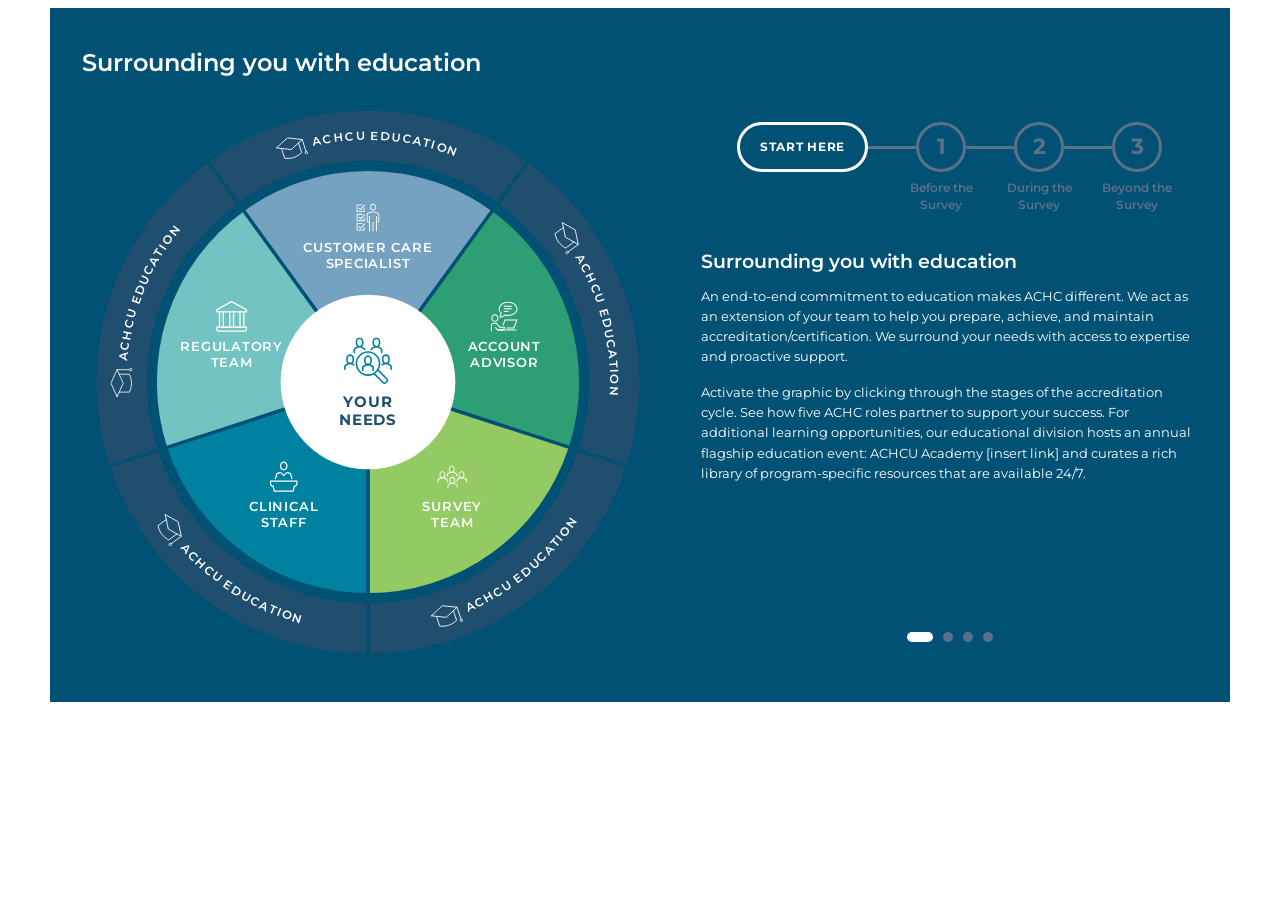
==== index.html @ dfd69a71 "changed bg" ====
<!DOCTYPE html>
<html lang="en">
<head>
<meta charset="utf-8">
<meta name="viewport" content="width=device-width, initial-scale=1, viewport-fit=cover">
<title>Surrounding you with education</title>
<link href="https://fonts.googleapis.com/css2?family=Montserrat:ital,wght@0,400;0,600;0,700;1,400&display=swap" rel="stylesheet">
<link rel="stylesheet" href="style.css">
</head>
<body>
  <main>
    <div class="achc-edu">
    <h2 class="achc-title">Surrounding you with education</h2>
    <div class="grid">
      <svg class="wheel" viewBox="0 0 500 500" role="img" aria-label="Wheel of teams surrounding your needs"></svg>
      <div>
        <div class="steps"></div>
        <!-- EDIT STEPS HERE. data-short = nav label (use | for a line break). The wheel highlights the segments whose label matches a team listed in "Who’s involved?" ("Education Team" lights the outer ring). -->
        <div class="scroller">
              <!-- INTRODUCTION: data-intro = no number button; the whole wheel is highlighted -->
              <section class="panel" data-intro data-short="Start Here">
                <h2>Surrounding you with education</h2>
                <p>An end-to-end commitment to education makes ACHC different. We act as an extension of your team to help you prepare, achieve, and maintain accreditation/certification. We surround your needs with access to expertise and proactive support.</p>
                <p>Activate the graphic by clicking through the stages of the accreditation cycle. See how five ACHC roles partner to support your success. For additional learning opportunities, our educational division hosts an annual flagship education event: ACHCU Academy [insert link] and curates a rich library of program-specific resources that are available 24/7.</p>
              </section>
          <section class="panel" data-short="Before the|Survey">
            <h2>Before the Survey</h2>
            <p>ACHC is committed to helping you achieve accreditation. It starts with access to expertise. Your customer care specialist will point you to resources, including those of ACHCU, our educational division that offers an extensive collection of resources designed for staff education and development, and survey preparation. You also gain access to ongoing clinical regulatory support coordinated by your dedicated account advisor.</p>
            <!-- To use a real image, replace <div class="ph"></div> with <img src="your-image.jpg" alt=""> -->
            <div class="who"><em>Who’s involved?</em><div class="teams">
              <div class="team"><img class="icon" src="customer-care-specialist_1.svg" alt="">Customer Care Specialist</div>
              <div class="team"><img class="icon" src="account-advisor.svg" alt="">Account Advisor</div>
              <div class="team"><img class="icon" src="regulatory-team.svg" alt="">Regulatory Team</div>
              <div class="team"><img class="icon" src="clinical-staff.svg" alt="">Clinical Staff</div>
              <div class="team"><img class="icon" data-crop="Education_new.svg" src="Education_new.svg" alt="">Education Team</div>
            </div></div>
          </section>
          <section class="panel" data-short="During the|Survey">
            <h2>During the Survey</h2>
            <p>Our streamlined survey process is designed to help you gain value from your accreditation—by enhancing your patient care and your business operations. During your formal review, our industry-expert Surveyors will follow a comprehensive process that includes direct observations, interviews, and document review. While assessing compliance, they will answer questions and share insights into improvement opportunities.</p>
            <div class="who"><em>Who’s involved?</em><div class="teams">
              <div class="team"><img class="icon" src="account-advisor.svg" alt="">Account Advisor</div>
              <div class="team"><img class="icon" src="survey-team.svg" alt="">Survey Team</div>
              <div class="team"><img class="icon" src="clinical-staff.svg" alt="">Clinical Staff</div>
            </div></div>
          </section>
          <section class="panel" data-short="Beyond the|Survey">
            <h2>Beyond the Survey</h2>
            <p>ACHC Surveyors will conduct the regular review of your organization, but ACHC shares communication throughout the accreditation cycle to help you maintain excellence and a culture of continuous improvement. Over time, your organization will maximize its potential for excellence supported by the quality improvement framework that ACHC Accreditation provides.</p>
            <div class="who"><em>Who’s involved?</em><div class="teams">
              <div class="team"><img class="icon" src="account-advisor.svg" alt="">Account Advisor</div>
              <div class="team"><img class="icon" src="clinical-staff.svg" alt="">Clinical Team</div>
              <div class="team"><img class="icon" src="regulatory-team.svg" alt="">Regulatory Team</div>
              <div class="team"><img class="icon" data-crop="Education_new.svg" src="Education_new.svg" alt="">Education Team</div>
            </div></div>
          </section>
        </div>
        <div class="dots" aria-label="Section navigator"></div>
      </div>
    </div>
    </div>
    <script>
    (function(){
    /* ICON FILES: embedded below so the widget works on its own.
       To use files from your Media Library instead, replace any "data:..." value with the file URL,
       e.g. "account-advisor.svg":"https://yoursite.com/wp-content/uploads/2026/11/account-advisor.svg"
       (WordPress needs an SVG-upload plugin such as Safe SVG for that). */
    const ASSETS={"YourNeeds.svg":"[data-uri]","Education_new.svg":"[data-uri]","customer-care-specialist_1.svg":"[data-uri]","account-advisor.svg":"[data-uri]","survey-team.svg":"[data-uri]","clinical-staff.svg":"[data-uri]","regulatory-team.svg":"[data-uri]"};
    document.querySelectorAll('.achc-edu:not([data-ready])').forEach(function(root){
    root.setAttribute('data-ready','1');
    const uid='achc'+Math.random().toString(36).slice(2,7);
    /* ---------- EDIT HERE ---------- */
    const SEGMENTS = [ // angle = center of wedge (deg, 0 = right, -90 = top)
      {id:'care',  label:['CUSTOMER CARE','SPECIALIST'], angle:-90, color:'#75a2c0', icon:'customer-care-specialist_1.svg'},
      {id:'acct',  label:['ACCOUNT','ADVISOR'],          angle:-18, color:'#2E9E75', icon:'account-advisor.svg'},
      {id:'survey',label:['SURVEY','TEAM'],              angle:54,  color:'#93ca64', icon:'survey-team.svg'},
      {id:'clin',  label:['CLINICAL','STAFF'],           angle:126, color:'#0081a0', icon:'clinical-staff.svg'},
      {id:'reg',   label:['REGULATORY','TEAM'],          angle:198, color:'#73c3c3', icon:'regulatory-team.svg'}
    ];
    /* ------------------------------- */
    const asset=f=>ASSETS[f]||f; // resolves image file names (see ASSETS above)
    root.querySelectorAll('img[src]').forEach(i=>{i.src=asset(i.getAttribute('src'))});
    const NS='http://www.w3.org/2000/svg', C=250, R_IN=78, R_W=190, R_O1=196, R_O2=244;
    const rad=d=>d*Math.PI/180, pt=(r,a)=>[C+r*Math.cos(rad(a)),C+r*Math.sin(rad(a))];
    const f=n=>n.toFixed(2);
    function wedge(r1,r2,a1,a2){const [x1,y1]=pt(r2,a1),[x2,y2]=pt(r2,a2),[x3,y3]=pt(r1,a2),[x4,y4]=pt(r1,a1);
     return `M${f(x1)} ${f(y1)}A${r2} ${r2} 0 0 1 ${f(x2)} ${f(y2)}L${f(x3)} ${f(y3)}A${r1} ${r1} 0 0 0 ${f(x4)} ${f(y4)}Z`}
    function el(tag,attrs,parent,html){const e=document.createElementNS(NS,tag);for(const k in attrs)e.setAttribute(k,attrs[k]);if(html)e.innerHTML=html;parent.appendChild(e);return e}
    const svg=root.querySelector('.wheel');
    const defs=el('defs',{},svg);
    // Icons whose artwork sits inside a 500x500 artboard: crop to the drawing (x y w h of the artwork)
    const BOX={'YourNeeds.svg':[162.8,170.85,163.2,158.3],'Education_new.svg':[173.5,176.4,153,116.4]};
    function icon(parent,file,x,y,w,h){
      const b=BOX[file], s=el('svg',{x,y,width:w,height:h,viewBox:b.join(' '),preserveAspectRatio:'xMidYMid meet'},parent);
      el('image',{href:asset(file),x:0,y:0,width:500,height:500},s);
      return s;
    }
    const ICON_W=26, ICON_H=19.8, ICON_GAP=6;
    // <img data-crop="file.svg"> in the HTML: swaps in a cropped copy for icons drawn inside a 500x500 artboard
    root.querySelectorAll('img[data-crop]').forEach(i=>{
      const b=BOX[i.dataset.crop], s=document.createElementNS(NS,'svg'), im=document.createElementNS(NS,'image');
      s.setAttribute('class','icon');s.setAttribute('viewBox',b.join(' '));s.setAttribute('role','img');
      im.setAttribute('href',asset(i.dataset.crop));im.setAttribute('width',500);im.setAttribute('height',500);
      s.appendChild(im);i.replaceWith(s);
    });
    const rings={},segs={},ringInfo=[];
    SEGMENTS.forEach(s=>{
      const a1=s.angle-36,a2=s.angle+36;
      // outer education ring
      const rg=el('g',{class:'ringseg'},svg);
      el('path',{d:wedge(R_O1,R_O2,a1,a2),fill:'#1f4e6e',stroke:'#015175','stroke-width':3},rg);
      const bottom=s.angle>0&&s.angle<180, r=bottom?224:216;
      const [sx,sy]=pt(r,bottom?a2-5:a1+5),[ex,ey]=pt(r,bottom?a1+5:a2-5);
      el('path',{id:uid+'-arc-'+s.id,d:`M${f(sx)} ${f(sy)}A${r} ${r} 0 0 ${bottom?0:1} ${f(ex)} ${f(ey)}`,fill:'none'},defs);
      const t=el('text',{class:'ringtxt',style:'text-anchor:start'},rg);
          const tp=el('textPath',{href:'#'+uid+'-arc-'+s.id,startOffset:0},t,'ACHCU EDUCATION');
          const ic=el('g',{},rg); icon(ic,'Education_new.svg',0,0,ICON_W,ICON_H);
          ringInfo.push({bottom,r,a1,a2,t,tp,ic});
      rings[s.id]=rg;
      // inner wedge
      const g=el('g',{class:'seg',tabindex:'-1'},svg);
      el('path',{d:wedge(R_IN-4,R_W,a1,a2),fill:s.color,stroke:'#015175','stroke-width':3},g);
      const [lx,ly]=pt(128,s.angle);
      // simple person icon
      if(s.icon){
        el('image',{href:asset(s.icon),x:lx-15,y:ly-35,width:30,height:32,preserveAspectRatio:'xMidYMax meet'},g);
      }else{
        el('circle',{cx:lx,cy:ly-20,r:5,fill:'none',stroke:'#fff','stroke-width':1.8},g);
        el('path',{d:`M${lx-11} ${ly-2}q0-10 11-10t11 10z`,fill:'none',stroke:'#fff','stroke-width':1.8},g);
      }
      const tt=el('text',{x:lx,y:ly+12},g);
      s.label.forEach((w,i)=>el('tspan',{x:lx,dy:i?14:0},tt,w));
      segs[s.id]=g;
    });
    // Lay out "[icon] EDUCATION" as one group, centred along each arc
    function layoutRings(){
      ringInfo.forEach(o=>{
        const L=o.r*rad(62), T=o.t.getComputedTextLength()||70, W=ICON_W+ICON_GAP+T, s0=(L-W)/2;
        o.tp.setAttribute('startOffset',s0+ICON_W+ICON_GAP);
        const phi=o.bottom? o.a2-5-(s0+ICON_W/2)/o.r*180/Math.PI : o.a1+5+(s0+ICON_W/2)/o.r*180/Math.PI;
        const [px,py]=pt(220,phi), rot=o.bottom?phi-90:phi+90;
        o.ic.setAttribute('transform',`translate(${f(px)} ${f(py)}) rotate(${f(rot)}) translate(${-ICON_W/2} ${-ICON_H/2})`);
      });
    }
    layoutRings();
    if(document.fonts&&document.fonts.ready)document.fonts.ready.then(layoutRings);
    window.addEventListener('resize',layoutRings);
    // center
    el('circle',{cx:C,cy:C,r:R_IN,fill:'#fff'},svg);
    icon(svg,'YourNeeds.svg',C-22,C-40,44,42);
    const ct=el('text',{x:C,y:C+22,'text-anchor':'middle','font-size':13,'font-weight':700,fill:'#1f4e6e','letter-spacing':'.06em'},svg);
    el('tspan',{x:C},ct,'YOUR');el('tspan',{x:C,dy:16},ct,'NEEDS');
    // steps + panels
    const stepsEl=root.querySelector('.steps'), sc=root.querySelector('.scroller');
    // Steps are read from the <section class="panel"> elements in the HTML
    // Each team name in "Who’s involved?" is matched to the wheel segment with the same label.
    // "Education Team" lights the outer Education ring.
    const norm=t=>t.toLowerCase().replace(/[^a-z]/g,'');
    const TEAM_TO_SEG={clinicalteam:'clin'}; // extra aliases go here
    SEGMENTS.forEach(s=>TEAM_TO_SEG[norm(s.label.join(''))]=s.id);
    const STEPS=[...sc.querySelectorAll('.panel')].map(p=>{
      const teams=[...p.querySelectorAll('.team')].map(t=>norm(t.textContent));
      const intro=p.hasAttribute('data-intro'); // intro panel: everything highlighted, no 1-2-3 button
      return {
        el:p, intro, title:p.querySelector('h2').textContent,
        short:(p.dataset.short||'').split('|'),
        active:intro?SEGMENTS.map(s=>s.id):teams.map(n=>TEAM_TO_SEG[n]).filter(Boolean),
        education:intro||teams.includes('educationteam')
      };
    });
    const NUM=STEPS.filter(s=>!s.intro).length; let num=0;
    const btns=STEPS.map((s,i)=>{
      const p=s.el, h=p.querySelector('h2');
      const head=document.createElement('div');head.className='head';
      let b=null;
      if(s.intro){ // "Start Here" button, placed before step 1
        b=document.createElement('button');b.className='step start';b.type='button';
        b.setAttribute('aria-label',s.short.join(' '));
        b.innerHTML=`<span class="pill">${s.short.join(' ')}</span>`;
        b.onclick=()=>goTo(i);
        stepsEl.appendChild(b);
        const c=document.createElement('span');c.className='conn';stepsEl.appendChild(c);
      }
      if(!s.intro){
        num++;
        b=document.createElement('button');b.className='step';b.type='button';
        b.setAttribute('aria-label',`Step ${num}: ${s.title}`);
        b.innerHTML=`<span class="dot">${num}</span><span>${s.short.join('<br>')}</span>`;
        b.onclick=()=>goTo(i);
        stepsEl.appendChild(b);
        if(num<NUM){const c=document.createElement('span');c.className='conn';stepsEl.appendChild(c)}
        head.innerHTML=`<span class="badge">${num}</span>`;
      }
      h.replaceWith(head);head.appendChild(h);
      return b;
    });
    const dots=STEPS.map((s,i)=>{
      const d=document.createElement('button');d.type='button';
      d.setAttribute('aria-label',`Go to ${s.title}`);
      d.onclick=()=>goTo(i);
      root.querySelector('.dots').appendChild(d);
      return d;
    });
    let cur=-1;
    function setStep(i){
      if(i===cur)return;cur=i;
      dots.forEach((d,j)=>d.classList.toggle('on',j===i));
      btns.forEach((b,j)=>{if(!b)return;b.classList.toggle('on',j===i);b.setAttribute('aria-current',j===i?'step':'false')});
      const s=STEPS[i];
      SEGMENTS.forEach(g=>{
        segs[g.id].classList.toggle('dim',!s.active.includes(g.id));
        rings[g.id].classList.toggle('dim',!s.education);
      });
    }
    // Slower, eased scroll between sections (browsers don't let CSS set the duration)
    const DURATION=1200; // ms: raise for slower, lower for faster
    let anim=0;
    function goTo(i){
      const from=sc.scrollLeft, to=i*sc.clientWidth, id=++anim;
      if(matchMedia('(prefers-reduced-motion:reduce)').matches){sc.scrollLeft=to;return}
      sc.style.scrollSnapType='none';sc.style.scrollBehavior='auto';
      const t0=performance.now();
      (function step(t){
        if(id!==anim)return;
        const k=Math.min(1,(t-t0)/DURATION), e=k<.5?4*k*k*k:1-Math.pow(-2*k+2,3)/2;
        sc.scrollLeft=from+(to-from)*e;
        if(k<1)requestAnimationFrame(step);else{sc.style.scrollSnapType='';sc.style.scrollBehavior=''}
      })(t0);
    }
    // Fade each panel out as it scrolls away and in as it arrives
    const SLIDE=0.2; // how much the content visibly slides: 1 = full slide, 0 = pure fade
    function fade(){
      const w=sc.clientWidth||1, x=sc.scrollLeft;
      STEPS.forEach((s,i)=>{
        const o=x-i*w, d=Math.min(1,Math.abs(o)/w);
        s.el.style.opacity=Math.max(0,1-d*2);              // fully fades out before the next fades in
        s.el.style.transform=`translateX(${o*(1-SLIDE)}px)`; // cancels most of the slide
        s.el.style.pointerEvents=d>.5?'none':'';
      });
    }
    sc.addEventListener('scroll',()=>{fade();setStep(Math.round(sc.scrollLeft/sc.clientWidth))},{passive:true});
    window.addEventListener('resize',()=>{ // keep the current section aligned when the width changes (rotate / resize)
      sc.style.scrollBehavior='auto';sc.scrollLeft=Math.max(cur,0)*sc.clientWidth;sc.style.scrollBehavior='';fade();
    });
    fade();
    let lock=false;
    const WHEEL_AREA=root.querySelector('.grid'); // wheel + content. Use root instead to include the title and padding too
    WHEEL_AREA.addEventListener('wheel',e=>{
      const d=Math.abs(e.deltaY)>=Math.abs(e.deltaX)?e.deltaY:e.deltaX;
      if(Math.abs(d)<4)return;
      const next=cur+(d>0?1:-1);
      if(next<0||next>=STEPS.length)return; // at the first/last step, let the page scroll normally
      e.preventDefault();
      if(lock)return;
      lock=true;
      goTo(next);
      setTimeout(()=>{lock=false},1200);
    },{passive:false});
    setStep(0);
    });
    })();
    </script>
---- style.css ----
.achc-edu{font-size:16px;line-height:1.4;text-align:left;position:relative}
.achc-edu h2,.achc-edu p{padding:0;text-transform:none;letter-spacing:normal;font-family:inherit;color:inherit;line-height:1.25}
.achc-edu .panel p{line-height:1.55}
.achc-edu img{max-width:none;border:0;box-shadow:none}
.achc-edu svg.wheel{max-width:560px}
.achc-edu{color-scheme:dark;--bg:#015175;--ring:#1f4e6e;--ink:#fff;--mute:#5c7088;--line:#4a617c;
box-sizing:border-box;}
.achc-edu,.achc-edu *{box-sizing:border-box}
.achc-edu{background:var(--bg);color:var(--ink);font-family:Montserrat,system-ui,sans-serif}
.achc-edu{max-width:1180px;margin:0 auto;padding:40px 32px}
.achc-edu .achc-title{font-size:24px;font-weight:600;margin:0 0 24px}
.achc-edu .grid{display:grid;grid-template-columns:minmax(0,1.15fr) minmax(0,1fr);gap:48px;align-items:center}
.achc-edu svg.wheel{width:100%;height:auto;display:block}
.achc-edu .seg,.achc-edu .ringseg{transition:opacity 1s ease}
.achc-edu .dim{opacity:.22}
.achc-edu .seg text,.achc-edu .ringtxt{fill:#fff;font-weight:600;font-size:11.5px;letter-spacing:.06em;text-anchor:middle}
.achc-edu .ringtxt{font-size:10.5px;letter-spacing:.12em}
.achc-edu .lbl-dark{fill:#fff}
.achc-edu .steps{display:flex;align-items:flex-start;justify-content:center;gap:0;margin-bottom:36px}
.achc-edu .step{all:unset;cursor:pointer;display:flex;flex-direction:column;align-items:center;width:50px;white-space:nowrap;text-align:center;font-size:12px;font-weight:600;color:var(--mute);gap:8px;transition:color .3s}
.achc-edu .step .dot{width:50px;height:50px;border-radius:50%;border:3px solid var(--mute);display:grid;place-items:center;font-size:22px;font-weight:700;transition:all .3s}
.achc-edu .step.on{color:#fff}
.achc-edu .step.on .dot{border-color:#fff;background:var(--bg)}
.achc-edu .step:hover .dot{border-color:#cfe0f0}
.achc-edu .step:focus-visible .dot{outline:3px solid #a9d18e;outline-offset:3px}
.achc-edu .conn{flex:none;width:48px;height:3px;background:var(--mute);margin-top:24px}
.achc-edu .step.start{width:auto}
.achc-edu .step .pill{height:50px;padding:0 20px;border-radius:25px;border:3px solid var(--mute);display:flex;align-items:center;font-size:12px;font-weight:700;letter-spacing:.06em;text-transform:uppercase;white-space:nowrap;transition:all .3s}
.achc-edu .step.start.on .pill{border-color:#fff;background:var(--bg)}
.achc-edu .step.start:hover .pill{border-color:#cfe0f0}
.achc-edu .step.start:focus-visible .pill{outline:3px solid #a9d18e;outline-offset:3px}
.achc-edu .scroller{display:flex;padding-bottom:10px;overflow-x:auto;overflow-y:hidden;scroll-snap-type:x mandatory;scroll-behavior:smooth;scrollbar-width:none}
.achc-edu .scroller::-webkit-scrollbar{display:none}
.achc-edu .panel{flex:0 0 100%;min-width:0;scroll-snap-align:start;display:flex;flex-direction:column;justify-content:flex-start}
.achc-edu .head{display:flex;gap:18px;align-items:center;margin-bottom:12px}
.achc-edu .badge{flex:none;width:52px;height:52px;border-radius:50%;border:3px solid #fff;display:grid;place-items:center;font-size:22px;font-weight:700}
.achc-edu .head h2{margin:0;font-size:19px;font-weight:600}
.achc-edu .panel p{margin:0 0 16px;font-size:13px;line-height:1.55;max-width:60ch}
.achc-edu .who{border-top:1px solid var(--line);padding-top:14px}
.achc-edu .who em{display:block;text-align:center;font-size:14px;margin-bottom:14px}
.achc-edu .teams{display:flex;flex-wrap:wrap;justify-content:center;gap:16px 10px}
.achc-edu .team{flex:1 1 84px;max-width:120px;min-width:0;text-align:center;font-size:10.5px;line-height:1.35;font-weight:600;letter-spacing:.04em;text-transform:uppercase;overflow-wrap:break-word}
.achc-edu .ph,.achc-edu .team img{display:block;width:44px;height:44px;margin:0 auto 10px;object-fit:cover}
.achc-edu .ph{border:2px dashed #fff;background:url("data:image/svg+xml,%3Csvg xmlns='http://www.w3.org/2000/svg' viewBox='0 0 24 24' fill='none' stroke='white' stroke-width='1.6' stroke-linejoin='round'%3E%3Crect x='3' y='4' width='18' height='16' rx='2'/%3E%3Ccircle cx='9' cy='10' r='1.6'/%3E%3Cpath d='M3 17l5-5 4 4 3-3 6 6'/%3E%3C/svg%3E") center/22px no-repeat}
.achc-edu .team img.icon{width:56px;height:52px;object-fit:contain}
.achc-edu .team svg.icon{display:block;width:56px;height:52px;margin:0 auto 10px}
.achc-edu .dots{display:flex;justify-content:center;align-items:center;gap:10px;margin-top:18px}
.achc-edu .dots button{all:unset;cursor:pointer;width:10px;height:10px;border-radius:5px;background:var(--mute);transition:width .3s,background .3s}
.achc-edu .dots button:hover{background:#cfe0f0}
.achc-edu .dots button.on{width:26px;background:#fff}
.achc-edu .dots button:focus-visible{outline:2px solid #a9d18e;outline-offset:3px}
.achc-edu svg.wheel{max-width:560px;margin:0 auto}
.achc-edu .scroller{overscroll-behavior-x:contain}
.achc-edu .dots button{position:relative}
.achc-edu .dots button::after{content:'';position:absolute;inset:-12px -6px}
@media (max-width:860px){.achc-edu .grid{grid-template-columns:1fr;gap:28px}
.achc-edu{padding:28px max(18px,env(safe-area-inset-right)) 28px max(18px,env(safe-area-inset-left))}
.achc-edu svg.wheel{max-width:420px}
}
@media (max-width:560px){.achc-edu .achc-title{font-size:20px;margin-bottom:16px}
.achc-edu svg.wheel{max-width:360px}
.achc-edu .seg text{font-size:14px}
.achc-edu .ringtxt{font-size:12px}
.achc-edu .steps{margin-bottom:24px}
.achc-edu .head h2{font-size:18px}
.achc-edu .panel p{font-size:14px}
.achc-edu .team{font-size:10px}
}
@media (max-width:400px){.achc-edu .conn{width:18px;margin-top:20px}
.achc-edu .panel p{font-size:13.5px}
.achc-edu .step{width:42px}
.achc-edu .step .dot{width:42px;height:42px;font-size:19px}
.achc-edu .step.start{width:auto}
.achc-edu .step .pill{height:42px;padding:0 13px;font-size:10.5px}
}
@media (prefers-reduced-motion:reduce){.achc-edu .scroller{scroll-behavior:auto}
.achc-edu .seg,.achc-edu .ringseg{transition:none}
}
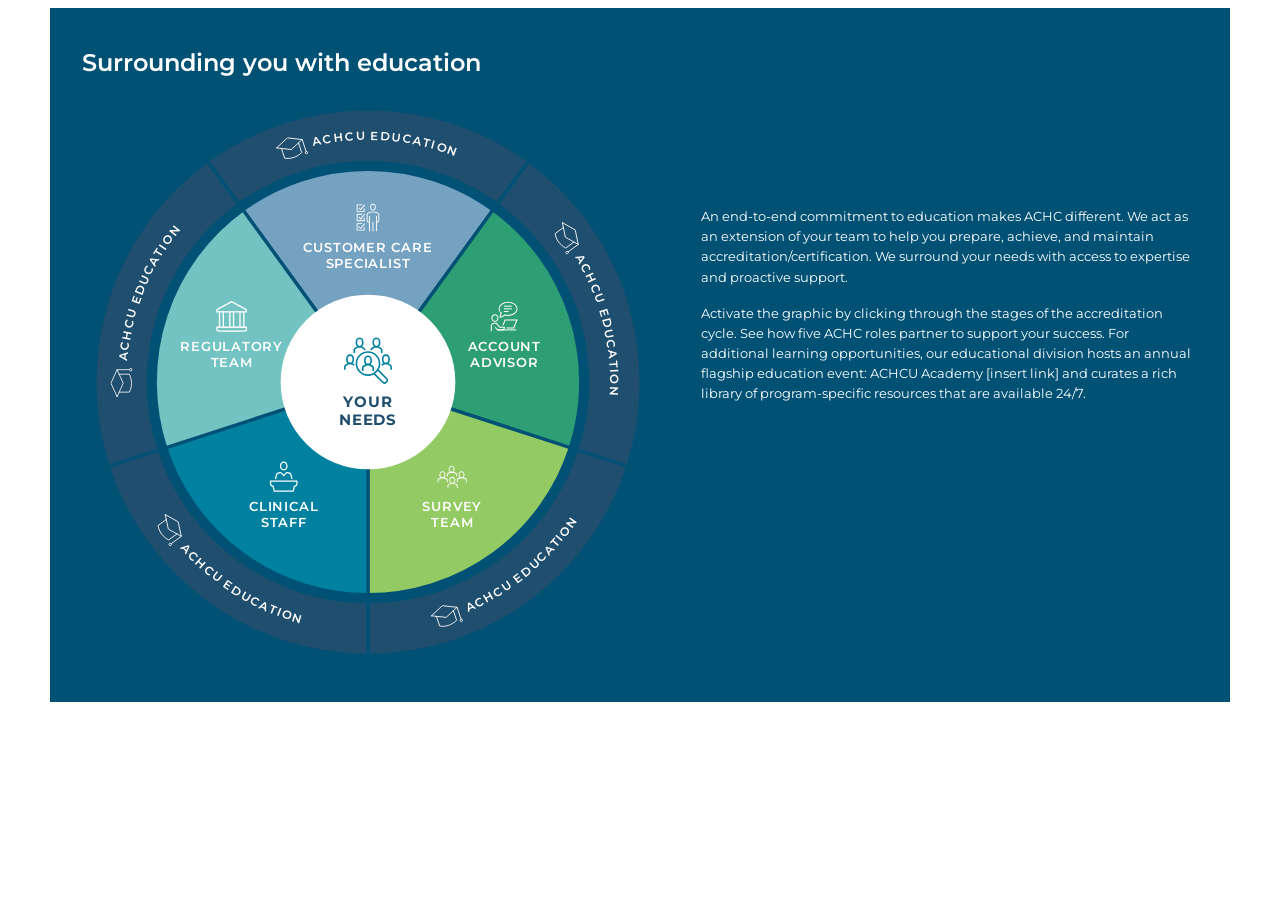
==== commit f4c3b8d6: "removed headline" ====
--- a/index.html
+++ b/index.html
@@ -19,7 +19,6 @@
         <div class="scroller">
               <!-- INTRODUCTION: data-intro = no number button; the whole wheel is highlighted -->
               <section class="panel" data-intro data-short="Start Here">
-                <h2>Surrounding you with education</h2>
                 <p>An end-to-end commitment to education makes ACHC different. We act as an extension of your team to help you prepare, achieve, and maintain accreditation/certification. We surround your needs with access to expertise and proactive support.</p>
                 <p>Activate the graphic by clicking through the stages of the accreditation cycle. See how five ACHC roles partner to support your success. For additional learning opportunities, our educational division hosts an annual flagship education event: ACHCU Academy [insert link] and curates a rich library of program-specific resources that are available 24/7.</p>
               </section>
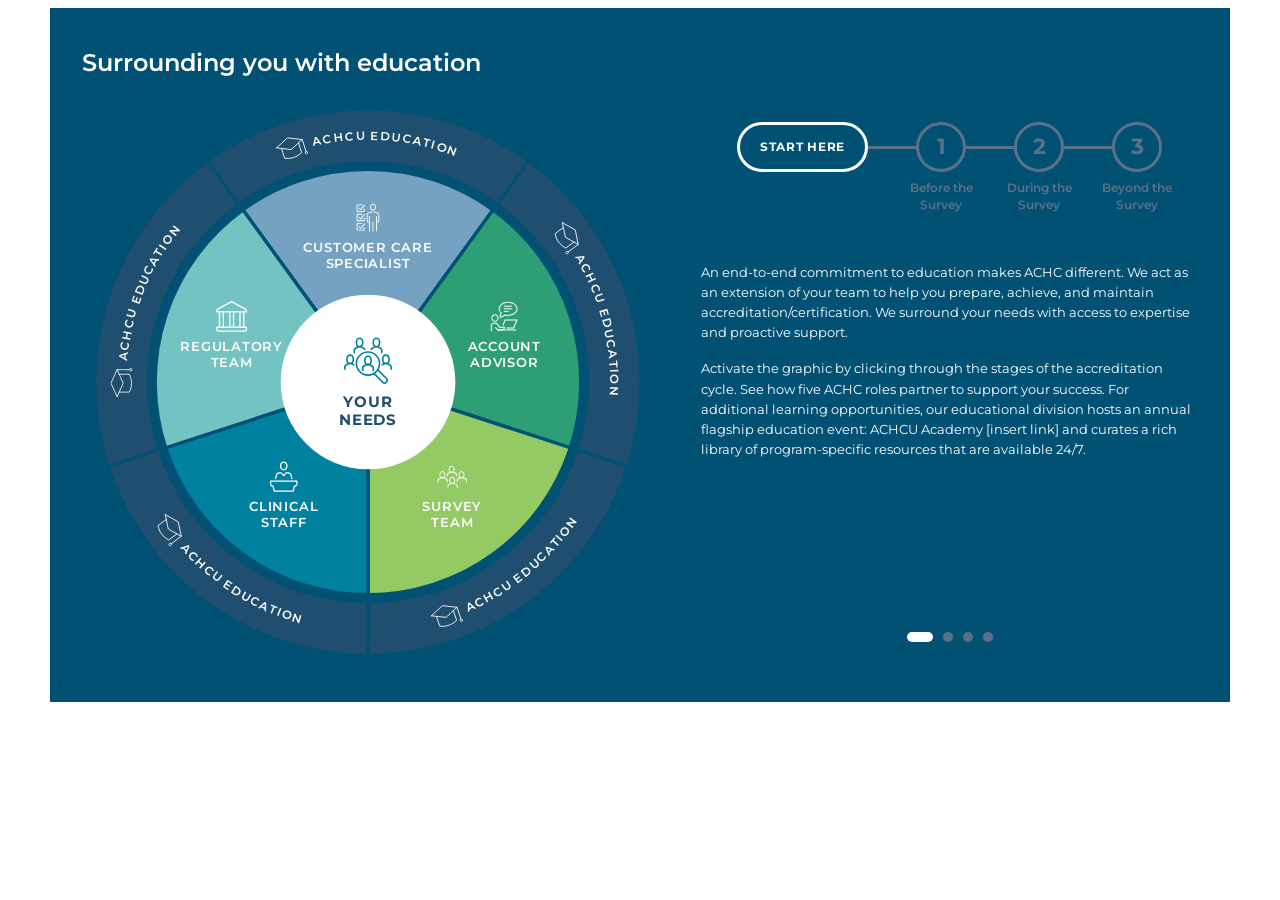
==== commit 17a8c244: "removed headline" ====
--- a/index.html
+++ b/index.html
@@ -19,6 +19,7 @@
         <div class="scroller">
               <!-- INTRODUCTION: data-intro = no number button; the whole wheel is highlighted -->
               <section class="panel" data-intro data-short="Start Here">
+                <h2></h2>
                 <p>An end-to-end commitment to education makes ACHC different. We act as an extension of your team to help you prepare, achieve, and maintain accreditation/certification. We surround your needs with access to expertise and proactive support.</p>
                 <p>Activate the graphic by clicking through the stages of the accreditation cycle. See how five ACHC roles partner to support your success. For additional learning opportunities, our educational division hosts an annual flagship education event: ACHCU Academy [insert link] and curates a rich library of program-specific resources that are available 24/7.</p>
               </section>
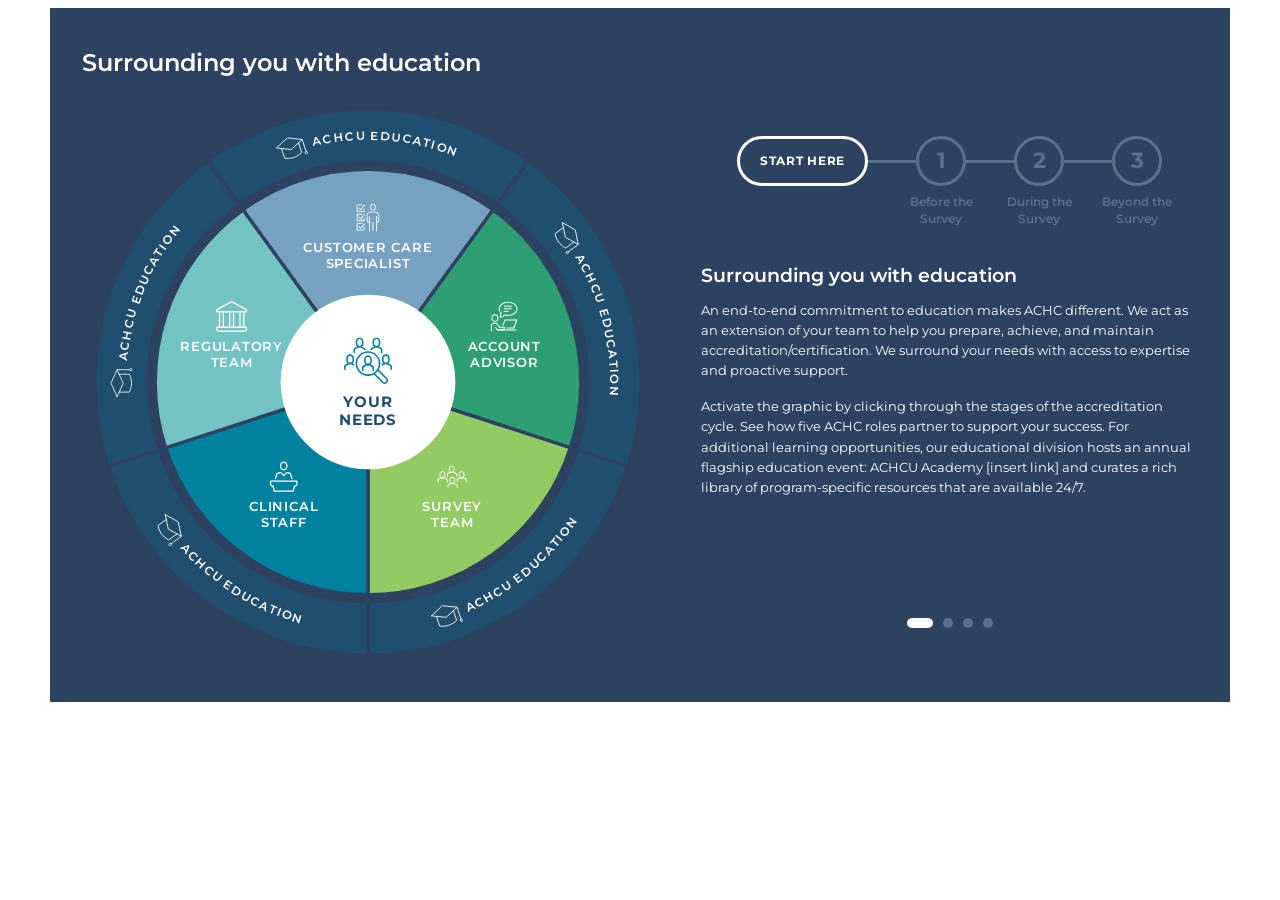
==== commit 969723cf: "removed badges" ====
--- a/index.html
+++ b/index.html
@@ -19,7 +19,7 @@
         <div class="scroller">
               <!-- INTRODUCTION: data-intro = no number button; the whole wheel is highlighted -->
               <section class="panel" data-intro data-short="Start Here">
-                <h2></h2>
+                <h2>Surrounding you with education</h2>
                 <p>An end-to-end commitment to education makes ACHC different. We act as an extension of your team to help you prepare, achieve, and maintain accreditation/certification. We surround your needs with access to expertise and proactive support.</p>
                 <p>Activate the graphic by clicking through the stages of the accreditation cycle. See how five ACHC roles partner to support your success. For additional learning opportunities, our educational division hosts an annual flagship education event: ACHCU Academy [insert link] and curates a rich library of program-specific resources that are available 24/7.</p>
               </section>
@@ -108,7 +108,7 @@
       const a1=s.angle-36,a2=s.angle+36;
       // outer education ring
       const rg=el('g',{class:'ringseg'},svg);
-      el('path',{d:wedge(R_O1,R_O2,a1,a2),fill:'#1f4e6e',stroke:'#015175','stroke-width':3},rg);
+      el('path',{d:wedge(R_O1,R_O2,a1,a2),fill:'#1f4e6e',stroke:'#2c4260','stroke-width':3},rg);
       const bottom=s.angle>0&&s.angle<180, r=bottom?224:216;
       const [sx,sy]=pt(r,bottom?a2-5:a1+5),[ex,ey]=pt(r,bottom?a1+5:a2-5);
       el('path',{id:uid+'-arc-'+s.id,d:`M${f(sx)} ${f(sy)}A${r} ${r} 0 0 ${bottom?0:1} ${f(ex)} ${f(ey)}`,fill:'none'},defs);
@@ -119,7 +119,7 @@
       rings[s.id]=rg;
       // inner wedge
       const g=el('g',{class:'seg',tabindex:'-1'},svg);
-      el('path',{d:wedge(R_IN-4,R_W,a1,a2),fill:s.color,stroke:'#015175','stroke-width':3},g);
+      el('path',{d:wedge(R_IN-4,R_W,a1,a2),fill:s.color,stroke:'#2c4260','stroke-width':3},g);
       const [lx,ly]=pt(128,s.angle);
       // simple person icon
       if(s.icon){
@@ -189,7 +189,7 @@
         b.onclick=()=>goTo(i);
         stepsEl.appendChild(b);
         if(num<NUM){const c=document.createElement('span');c.className='conn';stepsEl.appendChild(c)}
-        head.innerHTML=`<span class="badge">${num}</span>`;
+        
       }
       h.replaceWith(head);head.appendChild(h);
       return b;
--- a/style.css
+++ b/style.css
@@ -1,9 +1,10 @@
+@import url('https://fonts.googleapis.com/css2?family=Montserrat:ital,wght@0,400;0,600;0,700;1,400&display=swap');
 .achc-edu{font-size:16px;line-height:1.4;text-align:left;position:relative}
 .achc-edu h2,.achc-edu p{padding:0;text-transform:none;letter-spacing:normal;font-family:inherit;color:inherit;line-height:1.25}
 .achc-edu .panel p{line-height:1.55}
 .achc-edu img{max-width:none;border:0;box-shadow:none}
 .achc-edu svg.wheel{max-width:560px}
-.achc-edu{color-scheme:dark;--bg:#015175;--ring:#1f4e6e;--ink:#fff;--mute:#5c7088;--line:#4a617c;
+.achc-edu{color-scheme:dark;--bg:#2c4260;--ring:#1f4e6e;--ink:#fff;--mute:#5c7088;--line:#4a617c;
 box-sizing:border-box;}
 .achc-edu,.achc-edu *{box-sizing:border-box}
 .achc-edu{background:var(--bg);color:var(--ink);font-family:Montserrat,system-ui,sans-serif}
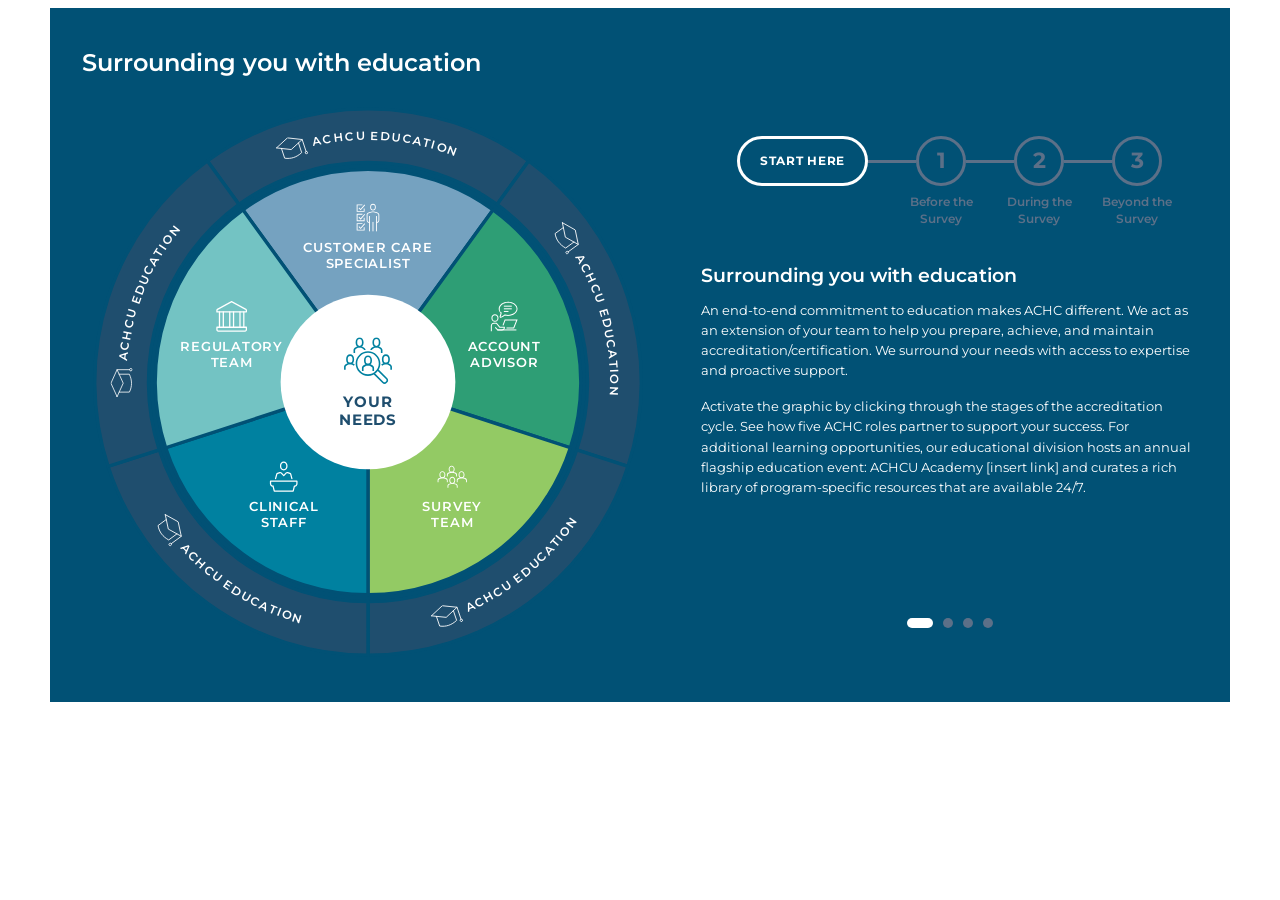
==== commit 0047b6d8: "changed bg" ====
--- a/index.html
+++ b/index.html
@@ -108,7 +108,7 @@
       const a1=s.angle-36,a2=s.angle+36;
       // outer education ring
       const rg=el('g',{class:'ringseg'},svg);
-      el('path',{d:wedge(R_O1,R_O2,a1,a2),fill:'#1f4e6e',stroke:'#2c4260','stroke-width':3},rg);
+      el('path',{d:wedge(R_O1,R_O2,a1,a2),fill:'#1f4e6e',stroke:'#015175','stroke-width':3},rg);
       const bottom=s.angle>0&&s.angle<180, r=bottom?224:216;
       const [sx,sy]=pt(r,bottom?a2-5:a1+5),[ex,ey]=pt(r,bottom?a1+5:a2-5);
       el('path',{id:uid+'-arc-'+s.id,d:`M${f(sx)} ${f(sy)}A${r} ${r} 0 0 ${bottom?0:1} ${f(ex)} ${f(ey)}`,fill:'none'},defs);
@@ -119,7 +119,7 @@
       rings[s.id]=rg;
       // inner wedge
       const g=el('g',{class:'seg',tabindex:'-1'},svg);
-      el('path',{d:wedge(R_IN-4,R_W,a1,a2),fill:s.color,stroke:'#2c4260','stroke-width':3},g);
+      el('path',{d:wedge(R_IN-4,R_W,a1,a2),fill:s.color,stroke:'#015175','stroke-width':3},g);
       const [lx,ly]=pt(128,s.angle);
       // simple person icon
       if(s.icon){
--- a/style.css
+++ b/style.css
@@ -4,7 +4,7 @@
 .achc-edu .panel p{line-height:1.55}
 .achc-edu img{max-width:none;border:0;box-shadow:none}
 .achc-edu svg.wheel{max-width:560px}
-.achc-edu{color-scheme:dark;--bg:#2c4260;--ring:#1f4e6e;--ink:#fff;--mute:#5c7088;--line:#4a617c;
+.achc-edu{color-scheme:dark;--bg:#015175;--ring:#1f4e6e;--ink:#fff;--mute:#5c7088;--line:#4a617c;
 box-sizing:border-box;}
 .achc-edu,.achc-edu *{box-sizing:border-box}
 .achc-edu{background:var(--bg);color:var(--ink);font-family:Montserrat,system-ui,sans-serif}
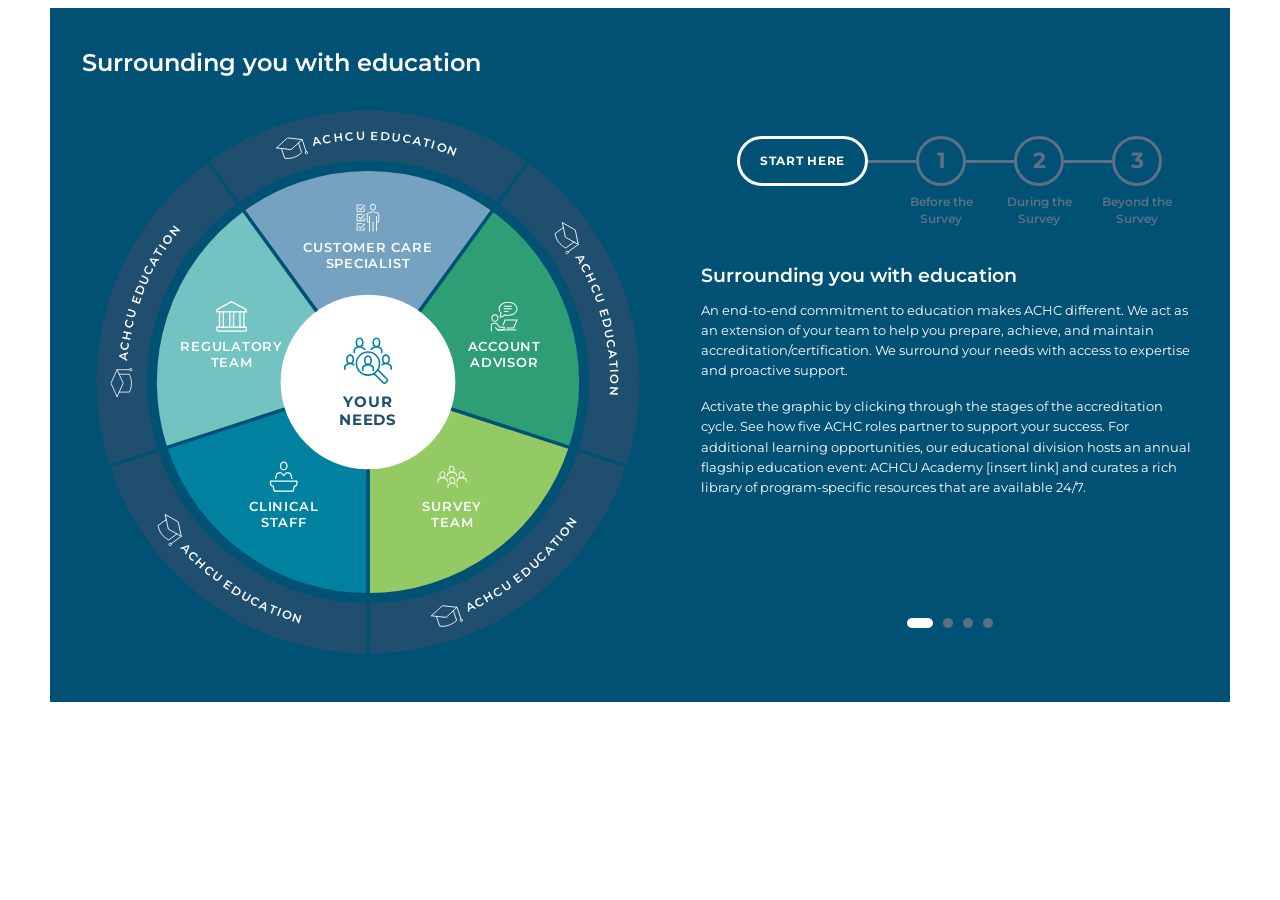
==== commit 6d62e63f: "fixed mouse scroll" ====
--- a/index.html
+++ b/index.html
@@ -246,11 +246,12 @@
     let lock=false;
     const WHEEL_AREA=root.querySelector('.grid'); // wheel + content. Use root instead to include the title and padding too
     WHEEL_AREA.addEventListener('wheel',e=>{
+      if(e.ctrlKey)return; // let pinch / ctrl+wheel zoom work
+      e.preventDefault(); // never scroll the page while the pointer is over the widget
       const d=Math.abs(e.deltaY)>=Math.abs(e.deltaX)?e.deltaY:e.deltaX;
       if(Math.abs(d)<4)return;
       const next=cur+(d>0?1:-1);
-      if(next<0||next>=STEPS.length)return; // at the first/last step, let the page scroll normally
-      e.preventDefault();
+      if(next<0||next>=STEPS.length)return; // first/last section: nothing to move to, but the page still stays put
       if(lock)return;
       lock=true;
       goTo(next);
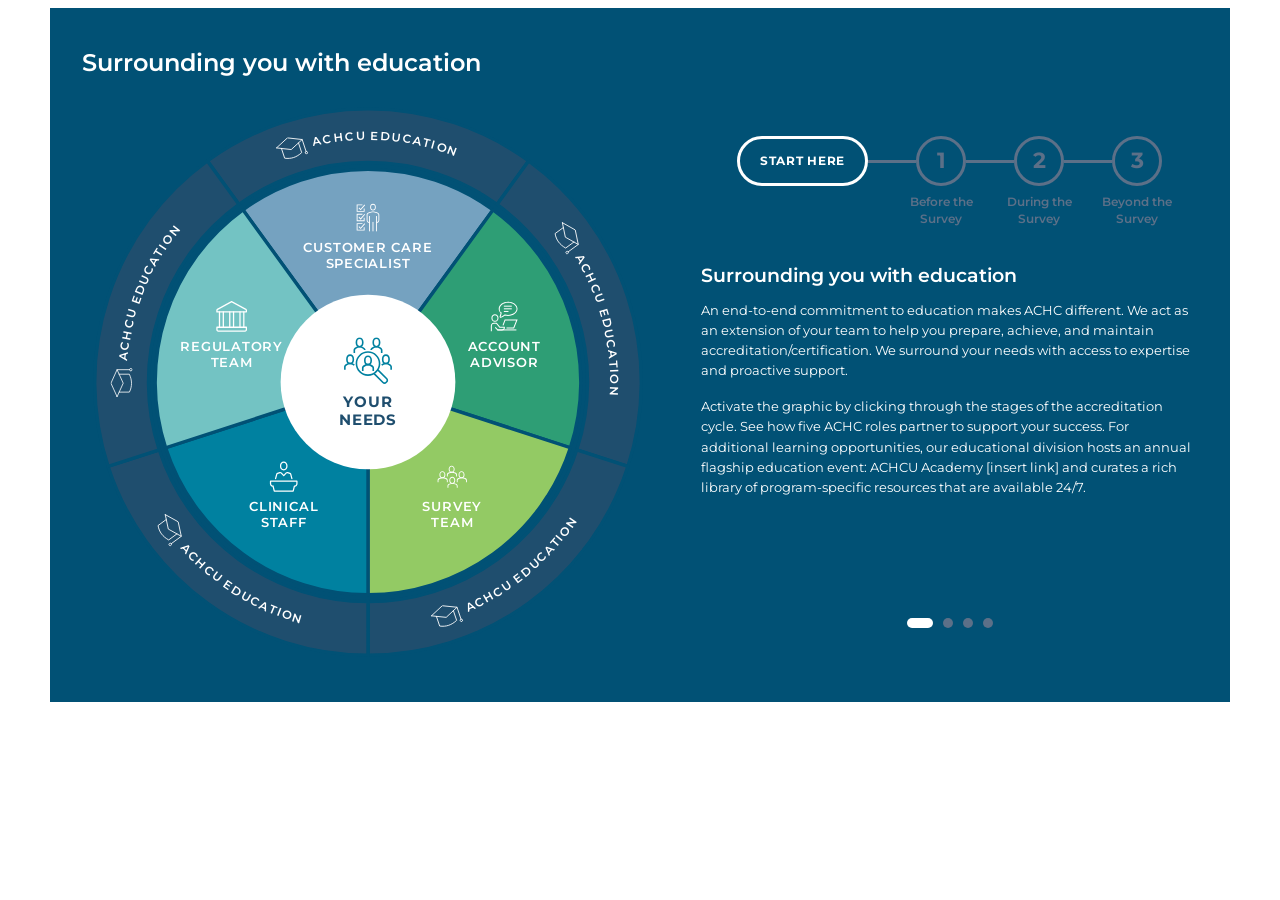
==== commit f174f697: "changed scroll back to initial" ====
--- a/index.html
+++ b/index.html
@@ -244,7 +244,7 @@
     });
     fade();
     let lock=false;
-    const WHEEL_AREA=root.querySelector('.grid'); // wheel + content. Use root instead to include the title and padding too
+    const WHEEL_AREA=sc; // content section only. To include the wheel graphic too, use the .grid element instead
     WHEEL_AREA.addEventListener('wheel',e=>{
       if(e.ctrlKey)return; // let pinch / ctrl+wheel zoom work
       e.preventDefault(); // never scroll the page while the pointer is over the widget
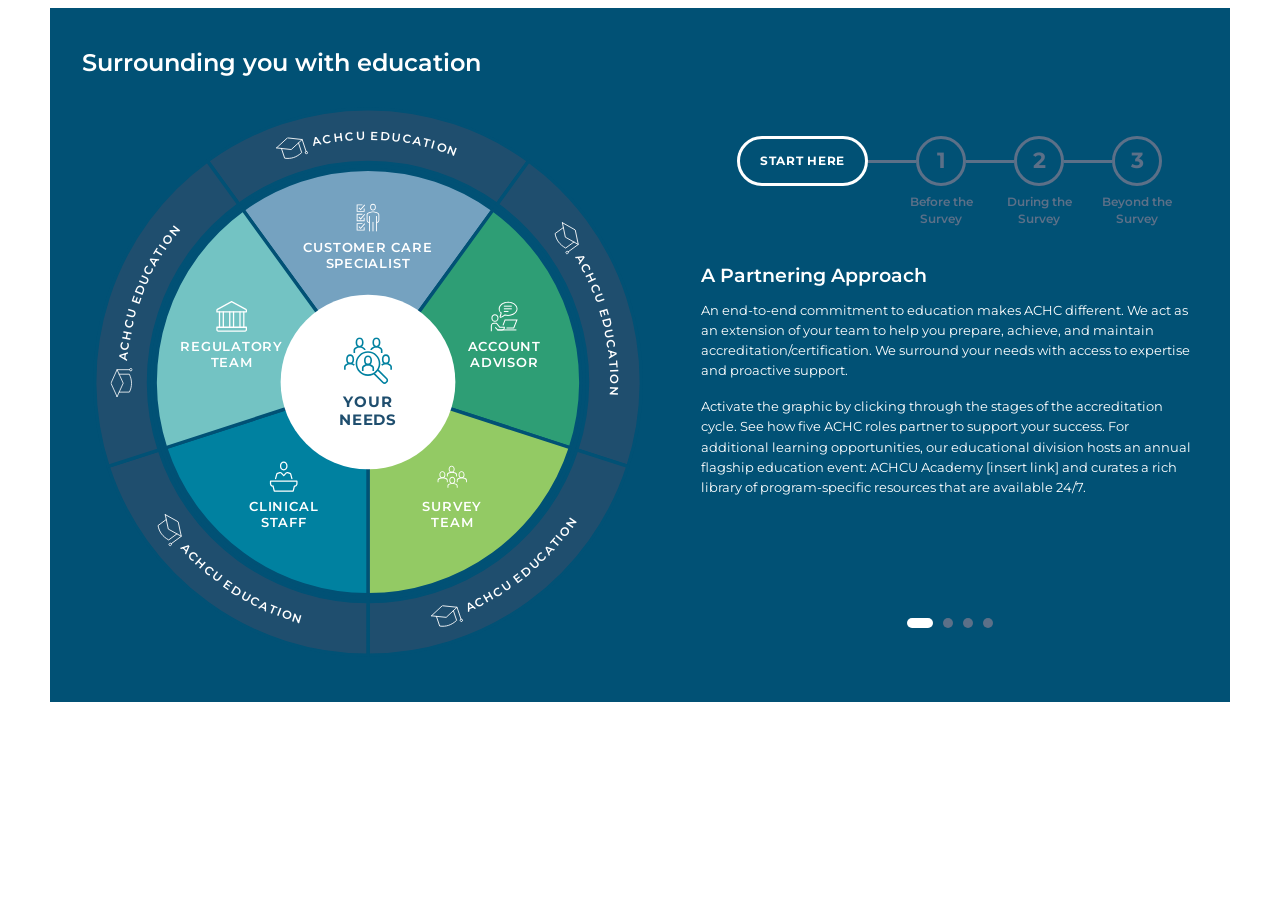
==== commit 66d82384: "changed header" ====
--- a/index.html
+++ b/index.html
@@ -19,7 +19,7 @@
         <div class="scroller">
               <!-- INTRODUCTION: data-intro = no number button; the whole wheel is highlighted -->
               <section class="panel" data-intro data-short="Start Here">
-                <h2>Surrounding you with education</h2>
+                <h2>A Partnering Approach</h2>
                 <p>An end-to-end commitment to education makes ACHC different. We act as an extension of your team to help you prepare, achieve, and maintain accreditation/certification. We surround your needs with access to expertise and proactive support.</p>
                 <p>Activate the graphic by clicking through the stages of the accreditation cycle. See how five ACHC roles partner to support your success. For additional learning opportunities, our educational division hosts an annual flagship education event: ACHCU Academy [insert link] and curates a rich library of program-specific resources that are available 24/7.</p>
               </section>
